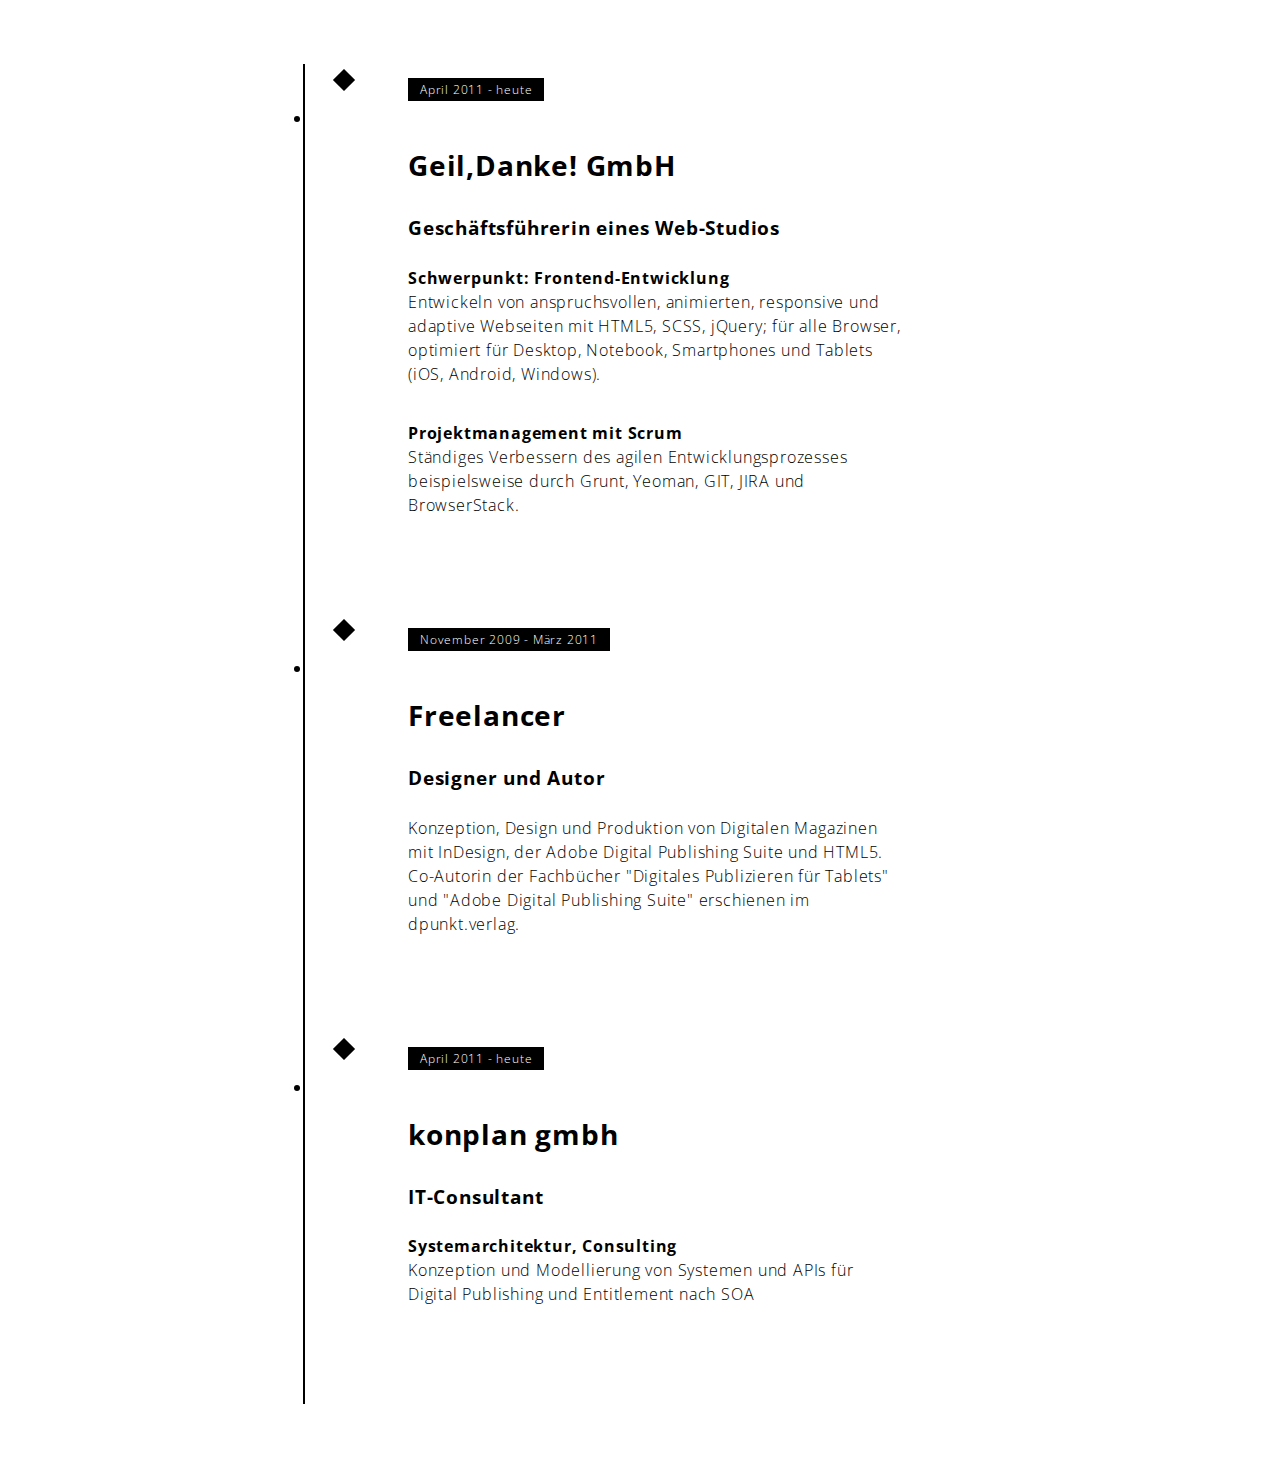
==== resume.html @ 249e36da "testing" ====
<!DOCTYPE html>
<html lang="en">
<head>
    <meta charset="UTF-8">
    <meta name="viewport" content="width=device-width, initial-scale=1.0">
    <link rel="stylesheet" type="text/css" href="resume.css">

    <title>Document</title>
</head>
<body>
    <ul class="timeline">
        <li class="timeline-event">
          <label class="timeline-event-icon"></label>
          <div class="timeline-event-copy">
            <p class="timeline-event-thumbnail">April 2011 - heute</p>
            <h3>Geil,Danke! GmbH</h3>
            <h4>Geschäftsführerin eines Web-Studios</h4>
            <p><strong>Schwerpunkt: Frontend-Entwicklung</strong><br>Entwickeln von anspruchsvollen, animierten, responsive und adaptive Webseiten mit HTML5, SCSS, jQuery; für alle Browser, optimiert für Desktop, Notebook, Smartphones und Tablets (iOS, Android, Windows).</p>
            <p><strong>Projektmanagement mit Scrum</strong><br>Ständiges Verbessern des agilen Entwicklungsprozesses beispielsweise durch Grunt, Yeoman, GIT, JIRA und BrowserStack.</p>
          </div>
        </li>
        <li class="timeline-event">
          <label class="timeline-event-icon"></label>
          <div class="timeline-event-copy">
            <p class="timeline-event-thumbnail">November 2009 - März 2011</p>
            <h3>Freelancer</h3>
            <h4>Designer und Autor</h4>
            <p>Konzeption, Design und Produktion von Digitalen Magazinen mit InDesign, der Adobe Digital Publishing Suite und HTML5. Co-Autorin der Fachbücher "Digitales Publizieren für Tablets" und "Adobe Digital Publishing Suite" erschienen im dpunkt.verlag.</p>
          </div>
        </li>
        <li class="timeline-event">
          <label class="timeline-event-icon"></label>
          <div class="timeline-event-copy">
            <p class="timeline-event-thumbnail">April 2011 - heute</p>
            <h3>konplan gmbh</h3>
            <h4>IT-Consultant</h4>
            <p><strong>Systemarchitektur, Consulting</strong><br>Konzeption und Modellierung von Systemen und APIs für Digital Publishing und Entitlement nach SOA</p>
          </div>
        </li>
      </ul>  
</body>
</html>
---- resume.css ----
/* Variables */
/* Fonts */
@import url(https://fonts.googleapis.com/css?family=Open+Sans:300,700);
body {
  font-family: 'Open Sans', 'Helvetica Neue', Helvetica, Arial, sans-serif;
  font-size: 1em;
  font-weight: 300;
  line-height: 1.5;
  letter-spacing: 0.05em;
}

/* Layout */
* {
  -moz-box-sizing: border-box;
  -webkit-box-sizing: border-box;
  box-sizing: border-box;
}

/* Styling */
.timeline {
  margin: 4em auto;
  position: relative;
  max-width: 46em;
}
.timeline:before {
  background-color: black;
  content: '';
  margin-left: -1px;
  position: absolute;
  top: 0;
  left: 2em;
  width: 2px;
  height: 100%;
}

.timeline-event {
  position: relative;
}
.timeline-event:hover .timeline-event-icon {
  -moz-transform: rotate(-45deg);
  -ms-transform: rotate(-45deg);
  -webkit-transform: rotate(-45deg);
  transform: rotate(-45deg);
  background-color: #a83279;
}
.timeline-event:hover .timeline-event-thumbnail {
  -moz-box-shadow: inset 40em 0 0 0 #a83279;
  -webkit-box-shadow: inset 40em 0 0 0 #a83279;
  box-shadow: inset 40em 0 0 0 #a83279;
}

.timeline-event-copy {
  padding: 2em;
  position: relative;
  top: -1.875em;
  left: 4em;
  width: 80%;
}
.timeline-event-copy h3 {
  font-size: 1.75em;
}
.timeline-event-copy h4 {
  font-size: 1.2em;
  margin-bottom: 1.2em;
}
.timeline-event-copy strong {
  font-weight: 700;
}
.timeline-event-copy p:not(.timeline-event-thumbnail) {
  padding-bottom: 1.2em;
}

.timeline-event-icon {
  -moz-transition: -moz-transform 0.2s ease-in;
  -o-transition: -o-transform 0.2s ease-in;
  -webkit-transition: -webkit-transform 0.2s ease-in;
  transition: transform 0.2s ease-in;
  -moz-transform: rotate(45deg);
  -ms-transform: rotate(45deg);
  -webkit-transform: rotate(45deg);
  transform: rotate(45deg);
  background-color: black;
  outline: 10px solid white;
  display: block;
  margin: 0.5em 0.5em 0.5em -0.5em;
  position: absolute;
  top: 0;
  left: 2em;
  width: 1em;
  height: 1em;
}

.timeline-event-thumbnail {
  -moz-transition: box-shadow 0.5s ease-in 0.1s;
  -o-transition: box-shadow 0.5s ease-in 0.1s;
  -webkit-transition: box-shadow 0.5s ease-in;
  -webkit-transition-delay: 0.1s;
  transition: box-shadow 0.5s ease-in 0.1s;
  color: white;
  font-size: 0.75em;
  background-color: black;
  -moz-box-shadow: inset 0 0 0 0em #ef795a;
  -webkit-box-shadow: inset 0 0 0 0em #ef795a;
  box-shadow: inset 0 0 0 0em #ef795a;
  display: inline-block;
  margin-bottom: 1.2em;
  padding: 0.25em 1em 0.2em 1em;
}
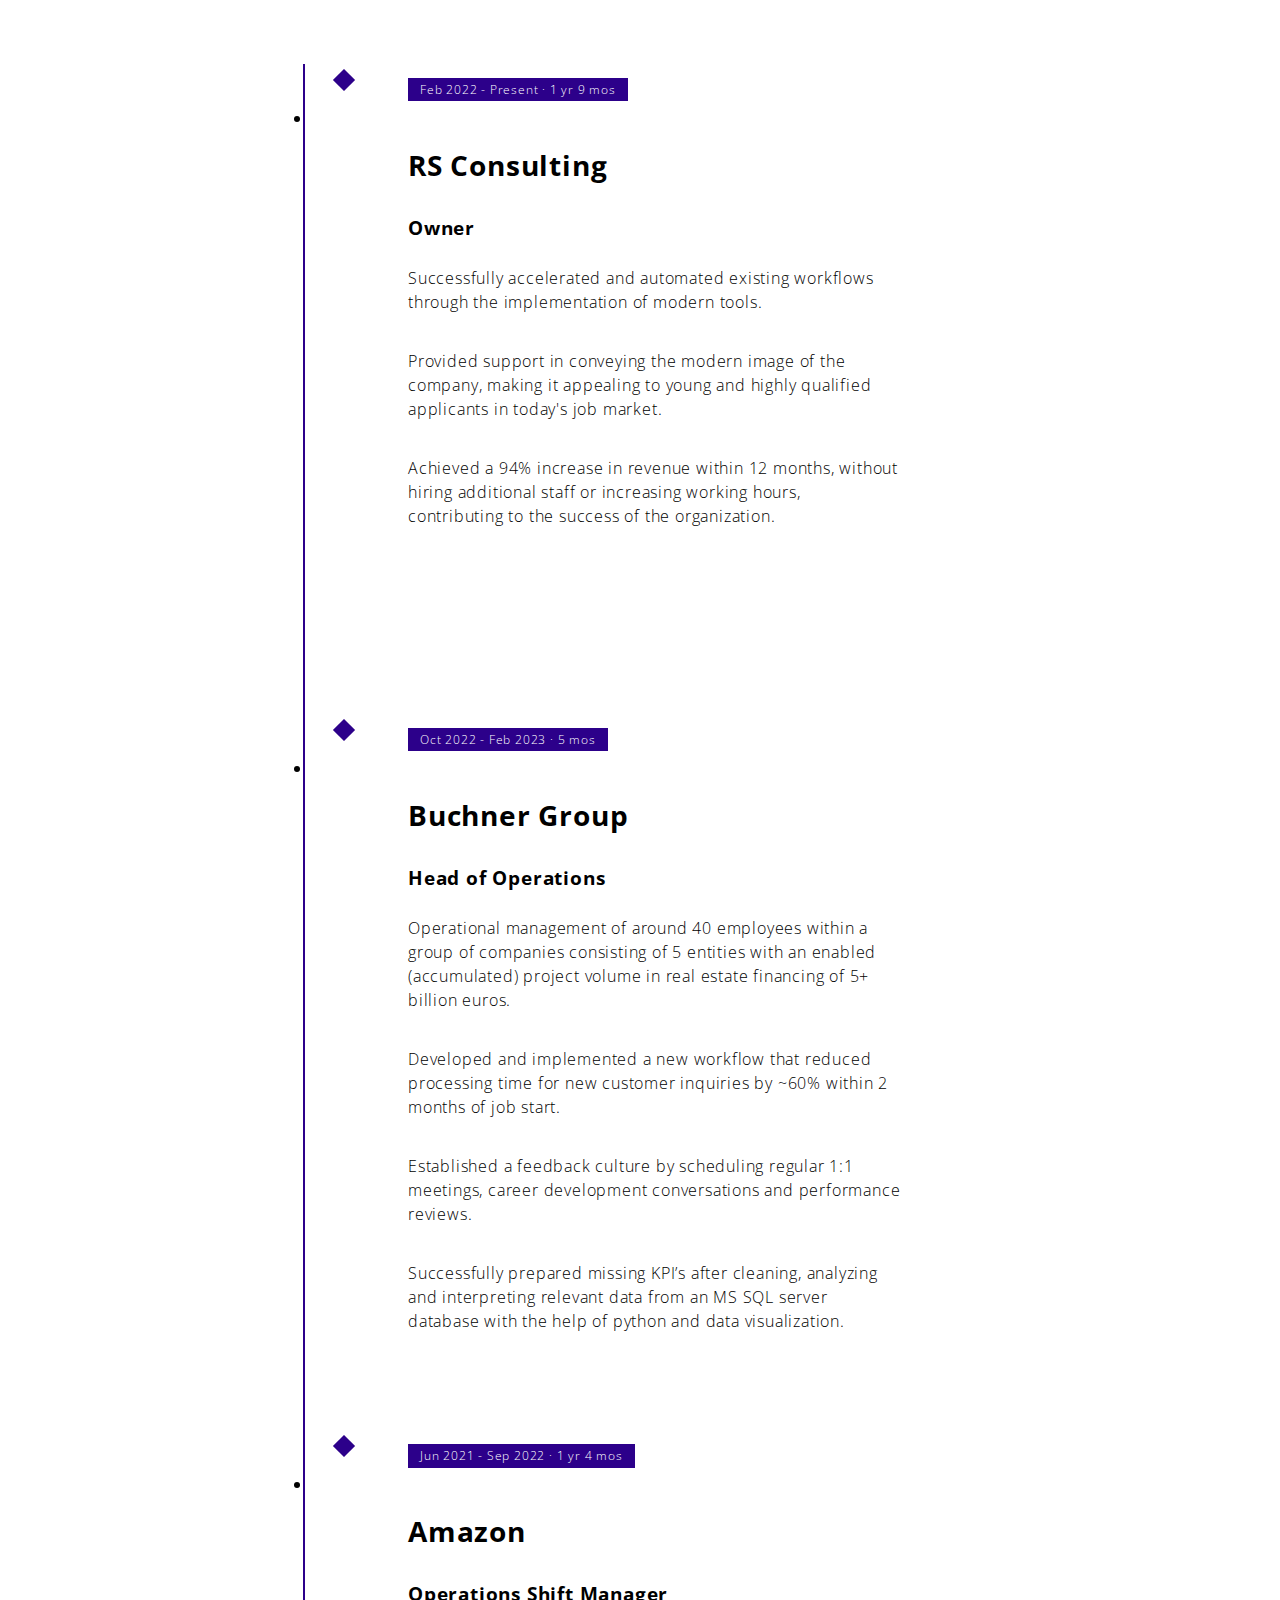
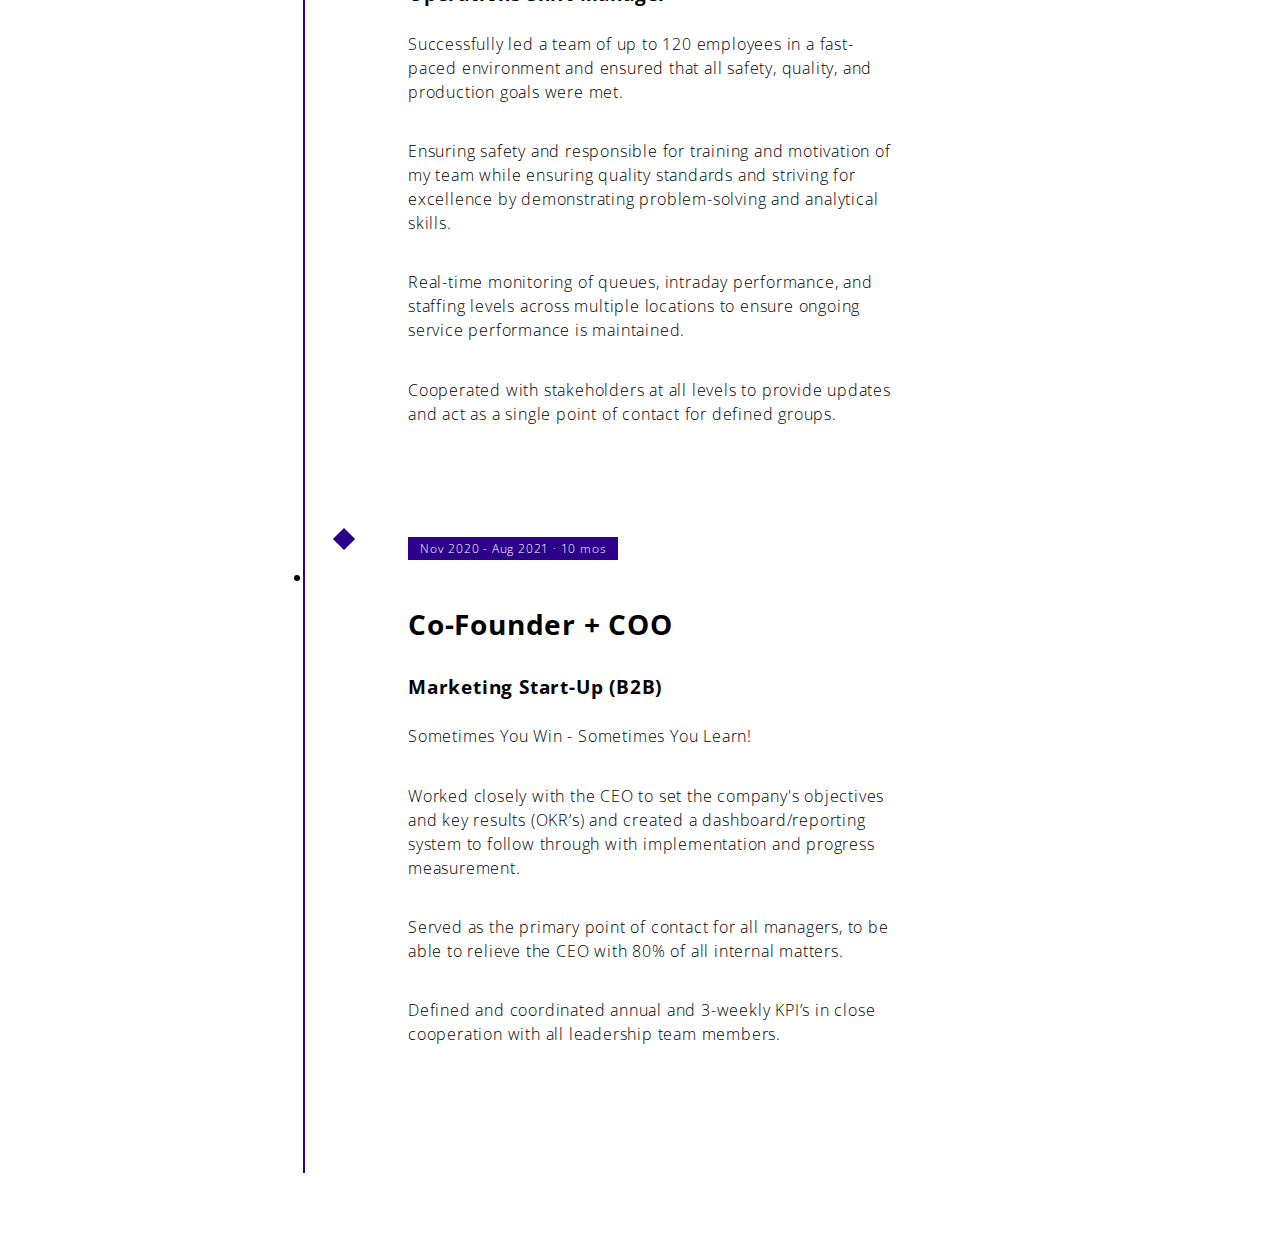
==== commit ee923cfd: "deleted resume from index.html" ====
--- a/resume.html
+++ b/resume.html
@@ -10,33 +10,52 @@
 <body>
     <ul class="timeline">
         <li class="timeline-event">
-          <label class="timeline-event-icon"></label>
-          <div class="timeline-event-copy">
-            <p class="timeline-event-thumbnail">April 2011 - heute</p>
-            <h3>Geil,Danke! GmbH</h3>
-            <h4>Geschäftsführerin eines Web-Studios</h4>
-            <p><strong>Schwerpunkt: Frontend-Entwicklung</strong><br>Entwickeln von anspruchsvollen, animierten, responsive und adaptive Webseiten mit HTML5, SCSS, jQuery; für alle Browser, optimiert für Desktop, Notebook, Smartphones und Tablets (iOS, Android, Windows).</p>
-            <p><strong>Projektmanagement mit Scrum</strong><br>Ständiges Verbessern des agilen Entwicklungsprozesses beispielsweise durch Grunt, Yeoman, GIT, JIRA und BrowserStack.</p>
-          </div>
+            <label class="timeline-event-icon"></label>
+            <div class="timeline-event-copy">
+                <p class="timeline-event-thumbnail">Feb 2022 - Present · 1 yr 9 mos</p>
+                <h3>RS Consulting</h3>
+                <h4>Owner</h4>
+                <p>Successfully accelerated and automated existing workflows through the implementation of modern tools.</p>
+                <p>Provided support in conveying the modern image of the company, making it appealing to young and highly qualified applicants in today's job market.</p>
+                <p>Achieved a 94% increase in revenue within 12 months, without hiring additional staff or increasing working hours, contributing to the success of the organization.</p>
+            </div>
         </li>
         <li class="timeline-event">
-          <label class="timeline-event-icon"></label>
-          <div class="timeline-event-copy">
-            <p class="timeline-event-thumbnail">November 2009 - März 2011</p>
-            <h3>Freelancer</h3>
-            <h4>Designer und Autor</h4>
-            <p>Konzeption, Design und Produktion von Digitalen Magazinen mit InDesign, der Adobe Digital Publishing Suite und HTML5. Co-Autorin der Fachbücher "Digitales Publizieren für Tablets" und "Adobe Digital Publishing Suite" erschienen im dpunkt.verlag.</p>
-          </div>
+            <label class="timeline-event-icon"></label>
+            <div class="timeline-event-copy">
+                <p class="timeline-event-thumbnail">Oct 2022 - Feb 2023 · 5 mos</p>
+                <h3>Buchner Group</h3>
+                <h4>Head of Operations</h4>
+                <p>Operational management of around 40 employees within a group of companies consisting of 5 entities with an enabled (accumulated) project volume in real estate financing of 5+ billion euros.</p>
+                <p>Developed and implemented a new workflow that reduced processing time for new customer inquiries by ~60% within 2 months of job start.</p>
+                <p>Established a feedback culture by scheduling regular 1:1 meetings, career development conversations and performance reviews.</p>
+                <p>Successfully prepared missing KPI’s after cleaning, analyzing and interpreting relevant data from an MS SQL server database with the help of python and data visualization.</p>
+            </div>
         </li>
         <li class="timeline-event">
-          <label class="timeline-event-icon"></label>
-          <div class="timeline-event-copy">
-            <p class="timeline-event-thumbnail">April 2011 - heute</p>
-            <h3>konplan gmbh</h3>
-            <h4>IT-Consultant</h4>
-            <p><strong>Systemarchitektur, Consulting</strong><br>Konzeption und Modellierung von Systemen und APIs für Digital Publishing und Entitlement nach SOA</p>
-          </div>
+            <label class="timeline-event-icon"></label>
+            <div class="timeline-event-copy">
+                <p class="timeline-event-thumbnail">Jun 2021 - Sep 2022 · 1 yr 4 mos</p>
+                <h3>Amazon</h3>
+                <h4>Operations Shift Manager</h4>
+                <p>Successfully led a team of up to 120 employees in a fast-paced environment and ensured that all safety, quality, and production goals were met.</p>
+                <p>Ensuring safety and responsible for training and motivation of my team while ensuring quality standards and striving for excellence by demonstrating problem-solving and analytical skills.</p>
+                <p>Real-time monitoring of queues, intraday performance, and staffing levels across multiple locations to ensure ongoing service performance is maintained.</p>
+                <p>Cooperated with stakeholders at all levels to provide updates and act as a single point of contact for defined groups.</p>
+            </div>
         </li>
-      </ul>  
+        <li class="timeline-event">
+            <label class="timeline-event-icon"></label>
+            <div class="timeline-event-copy">
+                <p class="timeline-event-thumbnail">Nov 2020 - Aug 2021 · 10 mos</p>
+                <h3>Co-Founder + COO</h3>
+                <h4>Marketing Start-Up (B2B)</h4>
+                <p>Sometimes You Win - Sometimes You Learn!</p>
+                <p>Worked closely with the CEO to set the company's objectives and key results (OKR’s) and created a dashboard/reporting system to follow through with implementation and progress measurement.</p>
+                <p>Served as the primary point of contact for all managers, to be able to relieve the CEO with 80% of all internal matters.</p>
+                <p>Defined and coordinated annual and 3-weekly KPI’s in close cooperation with all leadership team members.</p>
+            </div>
+        </li> 
+      </ul>
 </body>
 </html>
--- a/resume.css
+++ b/resume.css
@@ -23,7 +23,7 @@
   max-width: 46em;
 }
 .timeline:before {
-  background-color: black;
+  background-color: #2c008a;
   content: '';
   margin-left: -1px;
   position: absolute;
@@ -55,6 +55,9 @@
   top: -1.875em;
   left: 4em;
   width: 80%;
+  min-height: 650px; /* Adjust the height as needed */
+  max-height: 4700px; /* Adjust the height as needed */
+  overflow: auto; /* Enable scrolling if content exceeds max-height */
 }
 .timeline-event-copy h3 {
   font-size: 1.75em;
@@ -79,7 +82,7 @@
   -ms-transform: rotate(45deg);
   -webkit-transform: rotate(45deg);
   transform: rotate(45deg);
-  background-color: black;
+  background-color: #2c008a;
   outline: 10px solid white;
   display: block;
   margin: 0.5em 0.5em 0.5em -0.5em;
@@ -98,7 +101,7 @@
   transition: box-shadow 0.5s ease-in 0.1s;
   color: white;
   font-size: 0.75em;
-  background-color: black;
+  background-color: #2c008a;
   -moz-box-shadow: inset 0 0 0 0em #ef795a;
   -webkit-box-shadow: inset 0 0 0 0em #ef795a;
   box-shadow: inset 0 0 0 0em #ef795a;
